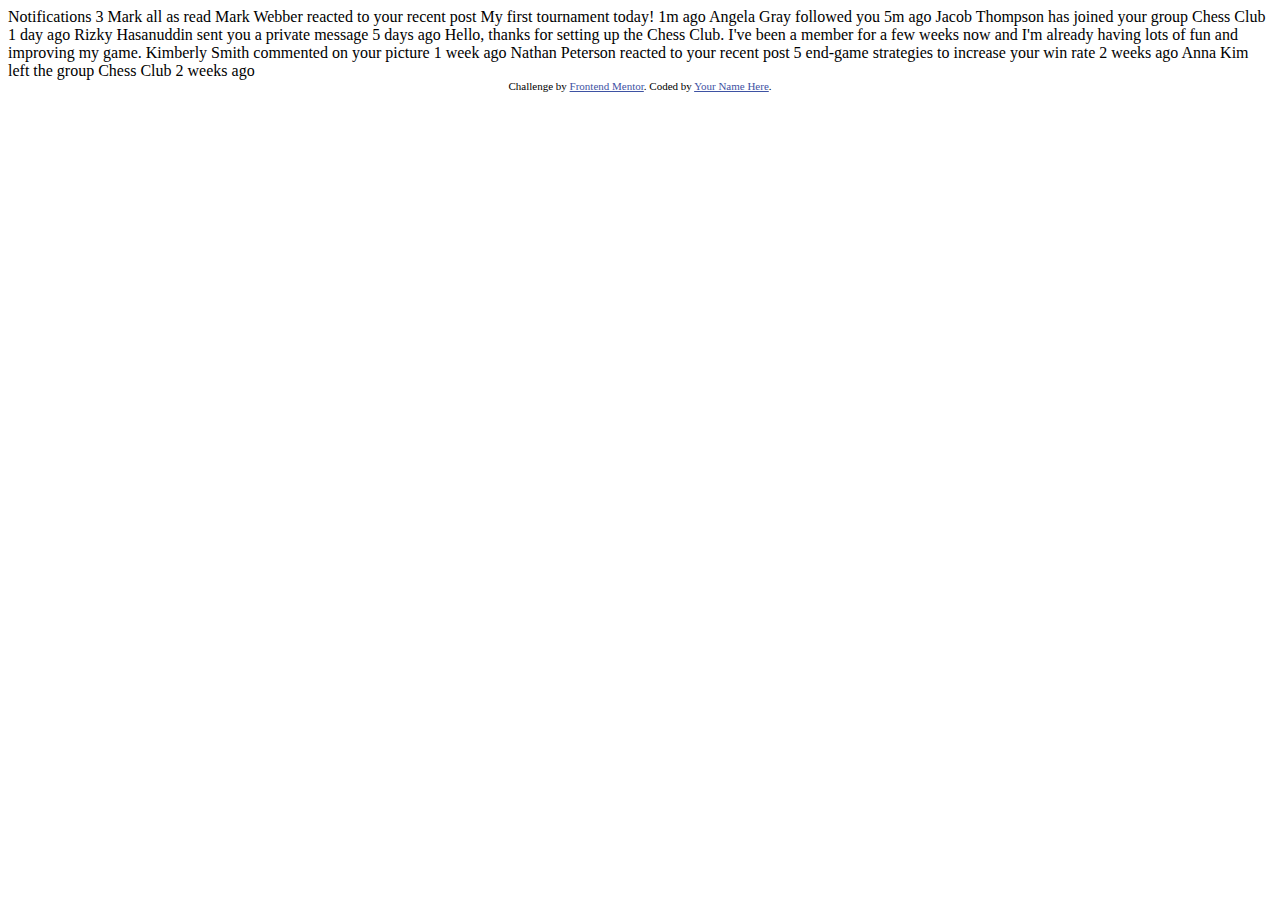
==== index.html @ 1c866793 "starter pack" ====
<!DOCTYPE html>
<html lang="en">
<head>
  <meta charset="UTF-8">
  <meta name="viewport" content="width=device-width, initial-scale=1.0"> <!-- displays site properly based on user's device -->

  <link rel="icon" type="image/png" sizes="32x32" href="./images/favicon-32x32.png">
  
  <title>Frontend Mentor | Notifications page</title>

  <!-- Feel free to remove these styles or customise in your own stylesheet 👍 -->
  <style>
    .attribution { font-size: 11px; text-align: center; }
    .attribution a { color: hsl(228, 45%, 44%); }
  </style>
</head>
<body>

  Notifications 3

  Mark all as read

  Mark Webber reacted to your recent post My first tournament today!
  1m ago

  Angela Gray followed you
  5m ago

  Jacob Thompson has joined your group Chess Club
  1 day ago

  Rizky Hasanuddin sent you a private message
  5 days ago
  Hello, thanks for setting up the Chess Club. I've been a member for a few weeks now and 
  I'm already having lots of fun and improving my game.

  Kimberly Smith commented on your picture
  1 week ago

  Nathan Peterson reacted to your recent post 5 end-game strategies to increase your win rate
  2 weeks ago

  Anna Kim left the group Chess Club
  2 weeks ago
  
  <div class="attribution">
    Challenge by <a href="https://www.frontendmentor.io?ref=challenge" target="_blank">Frontend Mentor</a>. 
    Coded by <a href="#">Your Name Here</a>.
  </div>
</body>
</html>
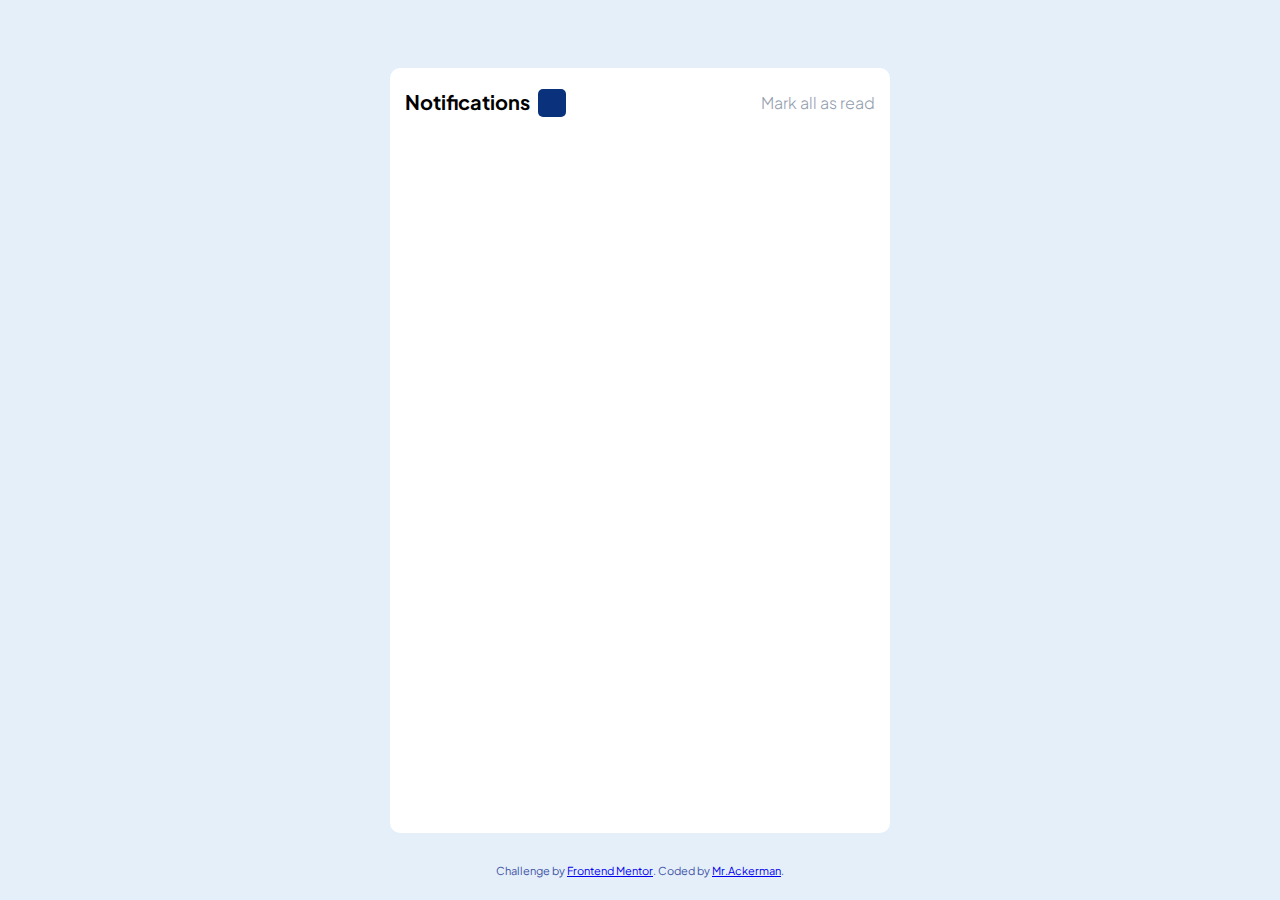
==== commit 16c7329e: "Avance" ====
--- a/index.html
+++ b/index.html
@@ -1,51 +1,37 @@
 <!DOCTYPE html>
-<html lang="en">
+<html lang="es">
 <head>
   <meta charset="UTF-8">
   <meta name="viewport" content="width=device-width, initial-scale=1.0"> <!-- displays site properly based on user's device -->
-
+  <link rel="stylesheet" type="text/css" href="styles.css"/>
+  <link rel="stylesheet" type="text/css" href="desktop.css" media="screen and (min-width:500px)"/>
   <link rel="icon" type="image/png" sizes="32x32" href="./images/favicon-32x32.png">
-  
+  <link rel="preconnect" href="https://fonts.googleapis.com">
+  <link rel="preconnect" href="https://fonts.gstatic.com" crossorigin>
+  <link href="https://fonts.googleapis.com/css2?family=Plus+Jakarta+Sans:wght@500;800&display=swap" rel="stylesheet">
   <title>Frontend Mentor | Notifications page</title>
 
-  <!-- Feel free to remove these styles or customise in your own stylesheet 👍 -->
-  <style>
-    .attribution { font-size: 11px; text-align: center; }
-    .attribution a { color: hsl(228, 45%, 44%); }
-  </style>
 </head>
 <body>
+  <main>
+    <nav>
+      <div>
+        <h1>Notifications</h1>
+        <div class="notificationsCounter"></div>
+      </div>
+      <div>
+        <h3>Mark all as read</h3>
+      </div>
+    </nav>
+    <section class="notificationsContainer">
 
-  Notifications 3
+    </section>
 
-  Mark all as read
+  </main>
 
-  Mark Webber reacted to your recent post My first tournament today!
-  1m ago
-
-  Angela Gray followed you
-  5m ago
-
-  Jacob Thompson has joined your group Chess Club
-  1 day ago
-
-  Rizky Hasanuddin sent you a private message
-  5 days ago
-  Hello, thanks for setting up the Chess Club. I've been a member for a few weeks now and 
-  I'm already having lots of fun and improving my game.
-
-  Kimberly Smith commented on your picture
-  1 week ago
-
-  Nathan Peterson reacted to your recent post 5 end-game strategies to increase your win rate
-  2 weeks ago
-
-  Anna Kim left the group Chess Club
-  2 weeks ago
-  
   <div class="attribution">
     Challenge by <a href="https://www.frontendmentor.io?ref=challenge" target="_blank">Frontend Mentor</a>. 
-    Coded by <a href="#">Your Name Here</a>.
+    Coded by <a href="https://www.frontendmentor.io/profile/SFCC5555">Mr.Ackerman</a>.
   </div>
 </body>
 </html>--- a/styles.css
+++ b/styles.css
@@ -0,0 +1,82 @@
+* {
+  box-sizing: border-box;
+  margin:0;
+  padding: 0;
+}
+
+html {
+  font-size: 62.5%;
+  font-family: 'Plus Jakarta Sans', sans-serif;
+}
+
+:root {
+  --red: hsl(1, 90%, 64%);
+  --blue: hsl(219, 85%, 26%);
+
+  --white: hsl(0, 0%, 100%);
+  --veryLightGrayishBlue: hsl(210, 60%, 98%);
+  --lightGrayishBlue1: hsl(211, 68%, 94%);
+  --lightGrayishBlue2: hsl(205, 33%, 90%);
+  --grayishBlue: hsl(219, 14%, 63%);
+  --darkGrayishBlue: hsl(219, 12%, 42%);
+  --veryDarkBlue: hsl(224, 21%, 14%);
+
+  --purple:hsl(228, 45%, 44%);
+}
+
+body {
+  height: 100vh;
+  display: flex;
+  flex-direction: column;
+  justify-content: center;
+  align-items: center;
+}
+
+
+main {
+  width: 100%;
+  height: 100%;
+  background-color: var(--white);
+  display: flex;
+  flex-direction: column;
+  padding: 15px;
+}
+
+nav {
+  height: 40px;
+  display: flex;
+  justify-content: space-between;
+  align-items: center;
+
+}
+
+h1 {
+  font-size: 2rem;
+}
+
+h3 {
+  font-size: 1.6rem;
+  font-weight: 300;
+  color: var(--grayishBlue);
+}
+
+.notificationsCounter {
+  width: 28px;
+  height: 28px;
+  background-color: var(--blue);
+  align-self: center;
+  border-radius: 5px;
+  margin: 0px 8px;
+}
+
+nav div {
+  display: flex;
+}
+
+.attribution { 
+  font-size: 11px; 
+  text-align: center; 
+  color: var(--purple);
+  position: absolute;
+  top: 96%;
+}
--- a/desktop.css
+++ b/desktop.css
@@ -0,0 +1,9 @@
+body {
+    background-color: var(--lightGrayishBlue1);
+}
+
+main {
+    width: 500px;
+    height: 85%;
+    border-radius: 10px;
+}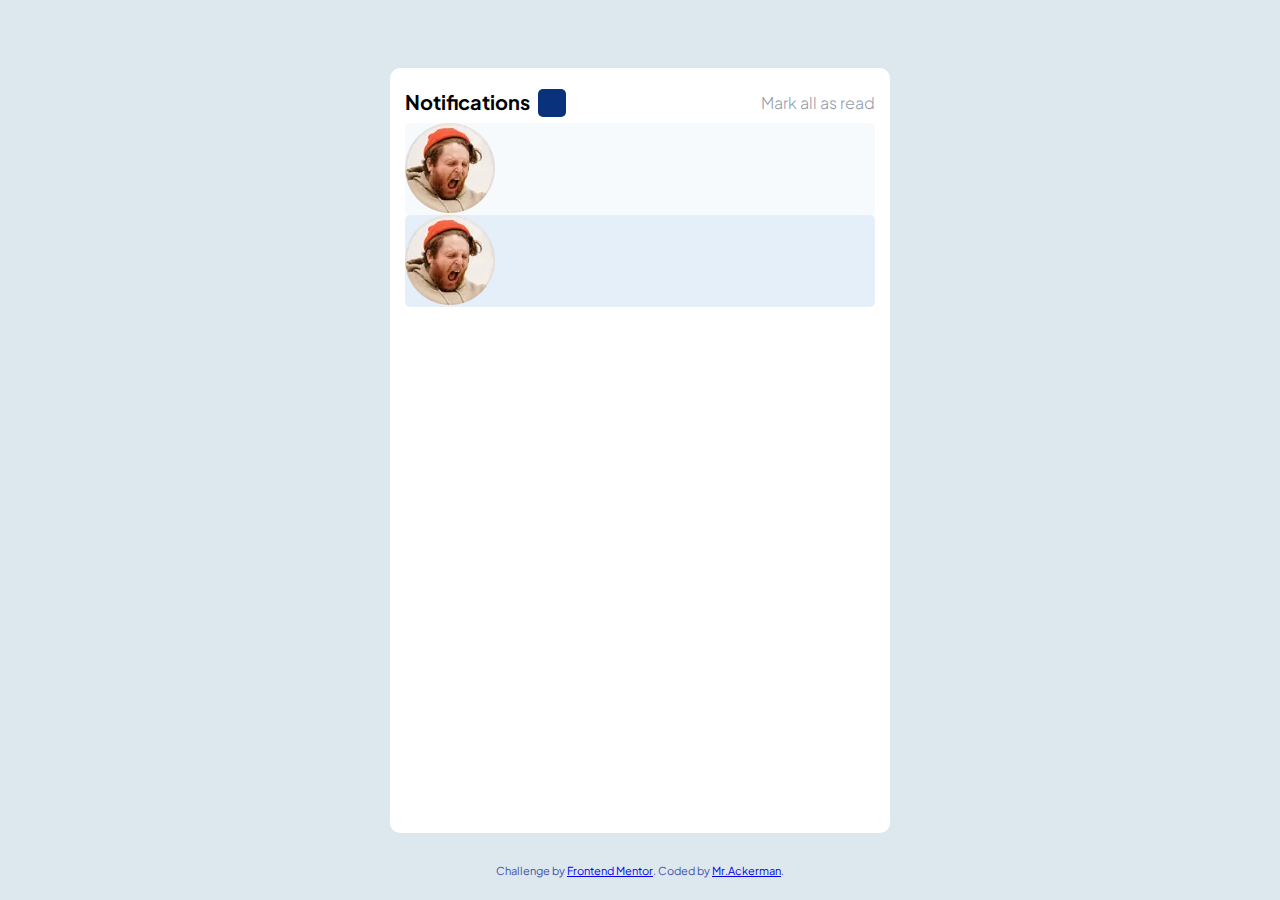
==== commit 9bdc262e: "Actualización" ====
--- a/index.html
+++ b/index.html
@@ -24,6 +24,15 @@
       </div>
     </nav>
     <section class="notificationsContainer">
+      <div class="notification">
+        <img src="/images/avatar-mark-webber.webp">
+
+      </div>
+
+      <div class="notification2">
+        <img src="/images/avatar-mark-webber.webp">
+
+      </div>
 
     </section>
 
--- a/styles.css
+++ b/styles.css
@@ -73,6 +73,24 @@
   display: flex;
 }
 
+.notificationsContainer {
+  display: flex;
+  flex-direction: column;
+}
+
+.notification {
+  width: 100%;
+  background-color: var(--veryLightGrayishBlue);
+  border-radius: 5px;
+}
+
+
+.notification2 {
+  width: 100%;
+  background-color: var(--lightGrayishBlue1);
+  border-radius: 5px;
+}
+
 .attribution { 
   font-size: 11px; 
   text-align: center; 
--- a/desktop.css
+++ b/desktop.css
@@ -1,5 +1,5 @@
 body {
-    background-color: var(--lightGrayishBlue1);
+    background-color: var(--lightGrayishBlue2);
 }
 
 main {
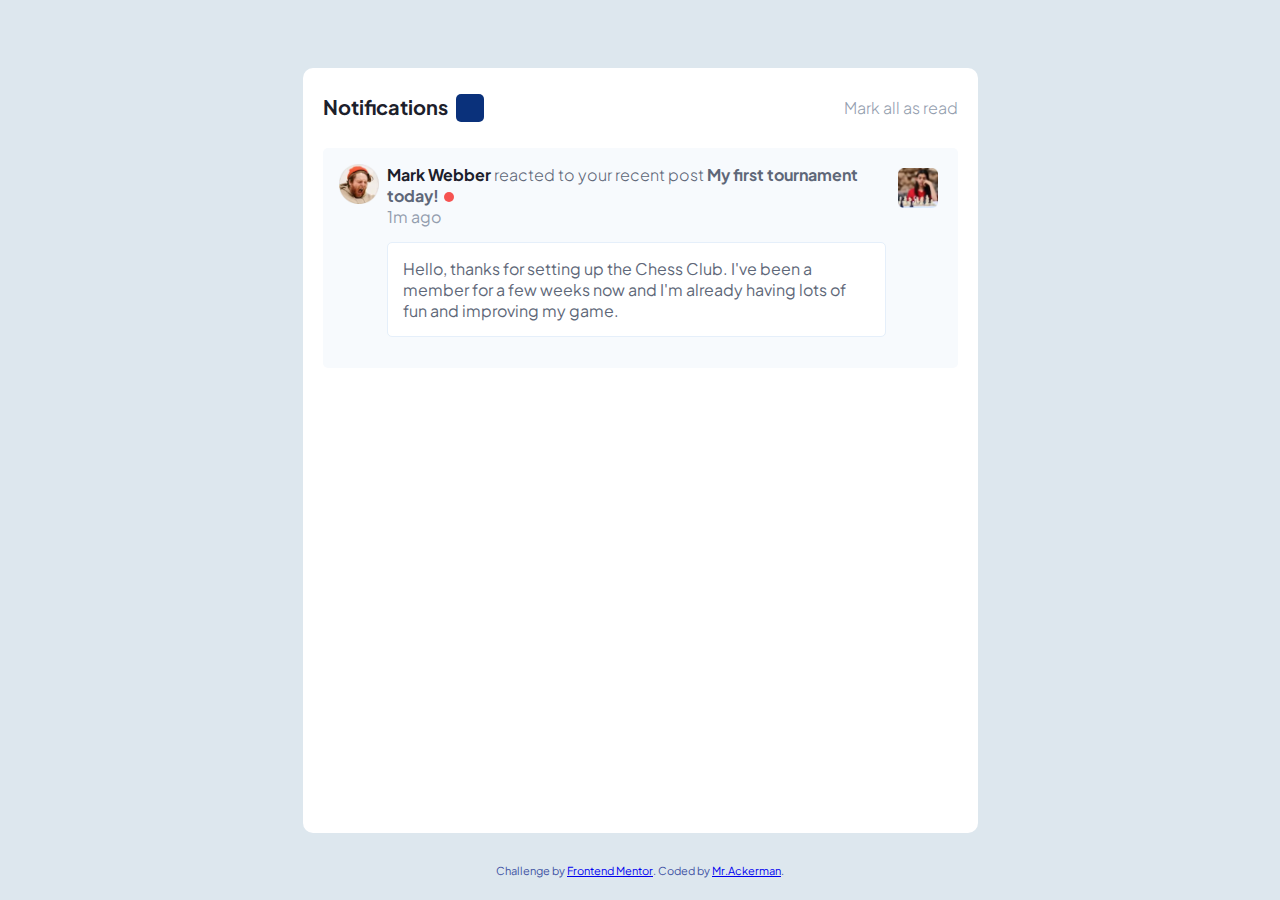
==== commit a08667cf: "Actualización" ====
--- a/index.html
+++ b/index.html
@@ -10,7 +10,6 @@
   <link rel="preconnect" href="https://fonts.gstatic.com" crossorigin>
   <link href="https://fonts.googleapis.com/css2?family=Plus+Jakarta+Sans:wght@500;800&display=swap" rel="stylesheet">
   <title>Frontend Mentor | Notifications page</title>
-
 </head>
 <body>
   <main>
@@ -25,17 +24,16 @@
     </nav>
     <section class="notificationsContainer">
       <div class="notification">
-        <img src="/images/avatar-mark-webber.webp">
-
+        <img src="./images/avatar-mark-webber.webp">
+        <section class="text">
+          <p><span class="userName">Mark Webber </span>reacted to your recent post <span class="postName">My first tournament today!</span><span class="statusUnread"></span></p>
+          <div class="notificationDate">1m ago</div>
+          <div class="message">Hello, thanks for setting up the Chess Club. I've been a member for a few weeks now and 
+            I'm already having lots of fun and improving my game.</div>
+        </section>
+        <img class="picture" src="./images/image-chess.webp">
       </div>
-
-      <div class="notification2">
-        <img src="/images/avatar-mark-webber.webp">
-
-      </div>
-
     </section>
-
   </main>
 
   <div class="attribution">
--- a/styles.css
+++ b/styles.css
@@ -39,7 +39,7 @@
   background-color: var(--white);
   display: flex;
   flex-direction: column;
-  padding: 15px;
+  padding: 16px;
 }
 
 nav {
@@ -71,6 +71,7 @@
 
 nav div {
   display: flex;
+  color: var(--veryDarkBlue);
 }
 
 .notificationsContainer {
@@ -79,17 +80,87 @@
 }
 
 .notification {
+  display: flex;
   width: 100%;
   background-color: var(--veryLightGrayishBlue);
   border-radius: 5px;
+  margin: 20px 0px;
+  padding: 16px;
 }
 
+img {
+  width: 40px;
+  align-self: flex-start;
+}
 
-.notification2 {
-  width: 100%;
+.text {
+  margin: 0px 8px;
+  display: flex;
+  flex-direction: column;
+}
+
+p {
+  font-size: 1.6rem;
+  font-weight: 300;
+  color: var(--darkGrayishBlue);
+}
+
+.userName {
+  color: var(--veryDarkBlue);
+  font-weight: bold;
+}
+
+.postName {
+  font-weight: bold;
+}
+
+.notificationDate {
+  font-size: 1.6rem;
+  color: var(--grayishBlue);
+}
+
+.message {
+  background-color: var(--white);
+  border: 1px solid var(--lightGrayishBlue1);
+  border-radius: 5px;
+  padding: 15px;
+  margin: 15px 0px;
+  font-size: 1.6rem;
+  color:var(--darkGrayishBlue)
+}
+
+.statusUnread {
+  display: inline-block;
+  width: 10px;
+  height: 10px;
+  background-color: var(--red);
+  border-radius: 50%;
+  margin: 0px 5px;
+}
+
+h3:hover, .userName:hover, .postName:hover {
+  color: var(--blue);
+  cursor: pointer;
+}
+
+.message:hover {
   background-color: var(--lightGrayishBlue1);
+  cursor: pointer;
+}
+
+.picture {
+  width: 40px;
+  margin: 4px;
+}
+
+.picture:hover {
+  width: 48px;
+  border: 4px solid var(--lightGrayishBlue1);
   border-radius: 5px;
+  cursor: pointer;
+  margin: 0px;
 }
+
 
 .attribution { 
   font-size: 11px; 
--- a/desktop.css
+++ b/desktop.css
@@ -3,7 +3,9 @@
 }
 
 main {
-    width: 500px;
+    width: 75%;
+    max-width: 675px;
     height: 85%;
     border-radius: 10px;
+    padding: 20px;
 }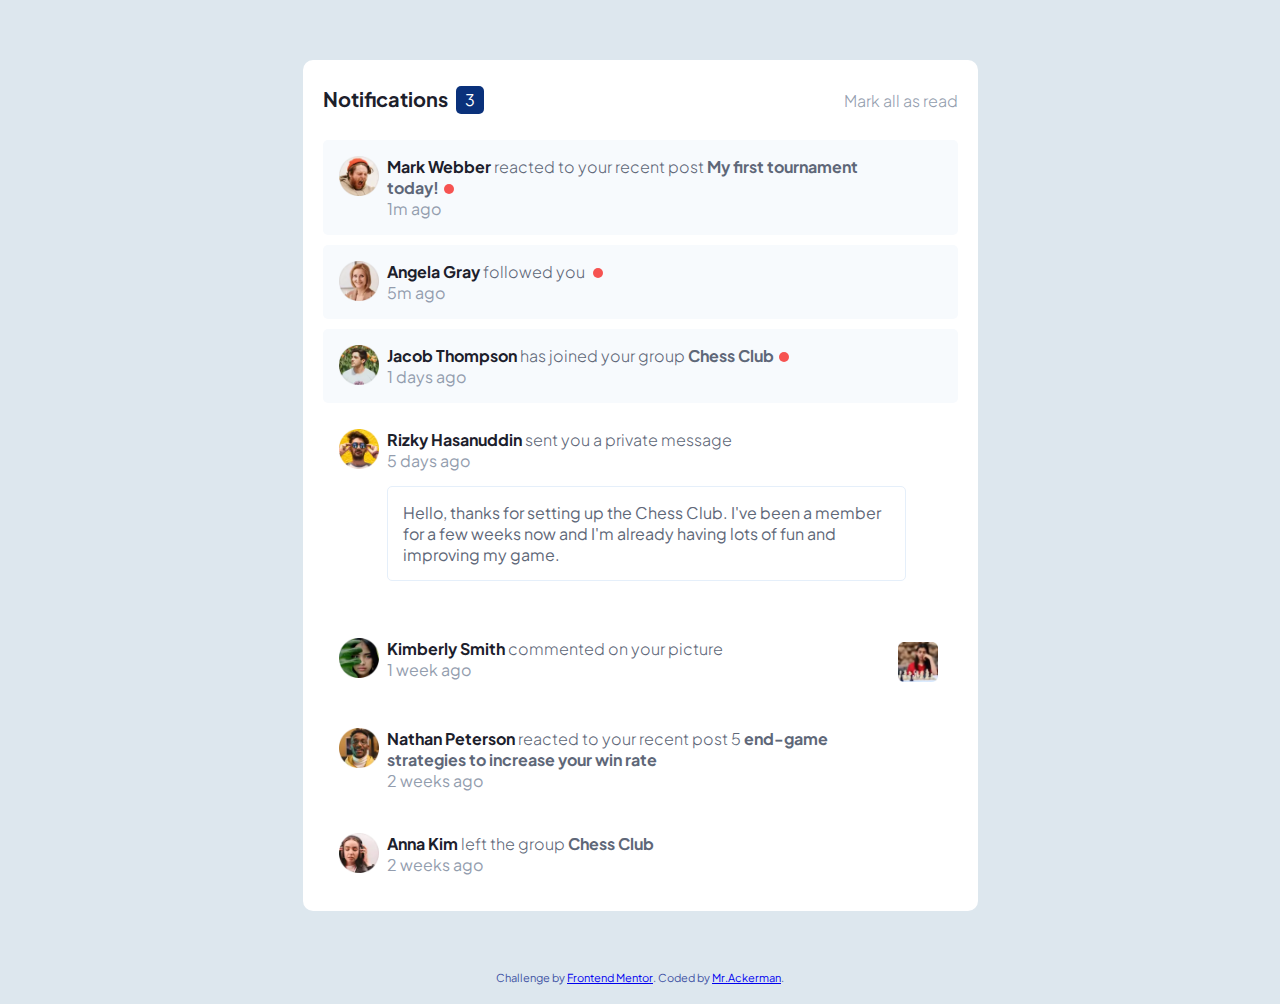
==== commit 4749259a: "actualización" ====
--- a/index.html
+++ b/index.html
@@ -19,26 +19,16 @@
         <div class="notificationsCounter"></div>
       </div>
       <div>
-        <h3>Mark all as read</h3>
+        <h3 onclick="markAllAssRead();">Mark all as read</h3>
       </div>
     </nav>
-    <section class="notificationsContainer">
-      <div class="notification">
-        <img src="./images/avatar-mark-webber.webp">
-        <section class="text">
-          <p><span class="userName">Mark Webber </span>reacted to your recent post <span class="postName">My first tournament today!</span><span class="statusUnread"></span></p>
-          <div class="notificationDate">1m ago</div>
-          <div class="message">Hello, thanks for setting up the Chess Club. I've been a member for a few weeks now and 
-            I'm already having lots of fun and improving my game.</div>
-        </section>
-        <img class="picture" src="./images/image-chess.webp">
-      </div>
-    </section>
+    <section class="notificationsContainer"></section>
   </main>
 
   <div class="attribution">
     Challenge by <a href="https://www.frontendmentor.io?ref=challenge" target="_blank">Frontend Mentor</a>. 
     Coded by <a href="https://www.frontendmentor.io/profile/SFCC5555">Mr.Ackerman</a>.
   </div>
+  <script src="./notifications.js"></script>
 </body>
 </html>--- a/styles.css
+++ b/styles.css
@@ -25,11 +25,15 @@
 }
 
 body {
-  height: 100vh;
+  height: 100%;
   display: flex;
   flex-direction: column;
   justify-content: center;
   align-items: center;
+}
+
+.inactive {
+  display: none;
 }
 
 
@@ -47,6 +51,7 @@
   display: flex;
   justify-content: space-between;
   align-items: center;
+  margin-bottom: 10px;
 
 }
 
@@ -67,6 +72,12 @@
   align-self: center;
   border-radius: 5px;
   margin: 0px 8px;
+  color: var(--white);
+  font-size: 1.6rem;
+  display: flex;
+  justify-content: center;
+  align-items: center;
+  padding-bottom: 2px;
 }
 
 nav div {
@@ -79,13 +90,29 @@
   flex-direction: column;
 }
 
+
+.notificationRead {
+  display: flex;
+  justify-content: space-between;
+  width: 100%;
+  background-color: var(--white);
+  border-radius: 5px;
+  margin-top: 10px;
+  padding: 16px;
+}
+
 .notification {
   display: flex;
+  justify-content: space-between;
   width: 100%;
   background-color: var(--veryLightGrayishBlue);
   border-radius: 5px;
-  margin: 20px 0px;
+  margin-top: 10px;
   padding: 16px;
+}
+
+.block {
+  display: flex;
 }
 
 img {
@@ -166,6 +193,7 @@
   font-size: 11px; 
   text-align: center; 
   color: var(--purple);
-  position: absolute;
-  top: 96%;
+  margin-top: 60px;
+  margin-bottom: 20px;
+
 }
--- a/desktop.css
+++ b/desktop.css
@@ -1,11 +1,11 @@
 body {
     background-color: var(--lightGrayishBlue2);
+    padding-top: 60px;
 }
 
 main {
     width: 75%;
     max-width: 675px;
-    height: 85%;
     border-radius: 10px;
     padding: 20px;
 }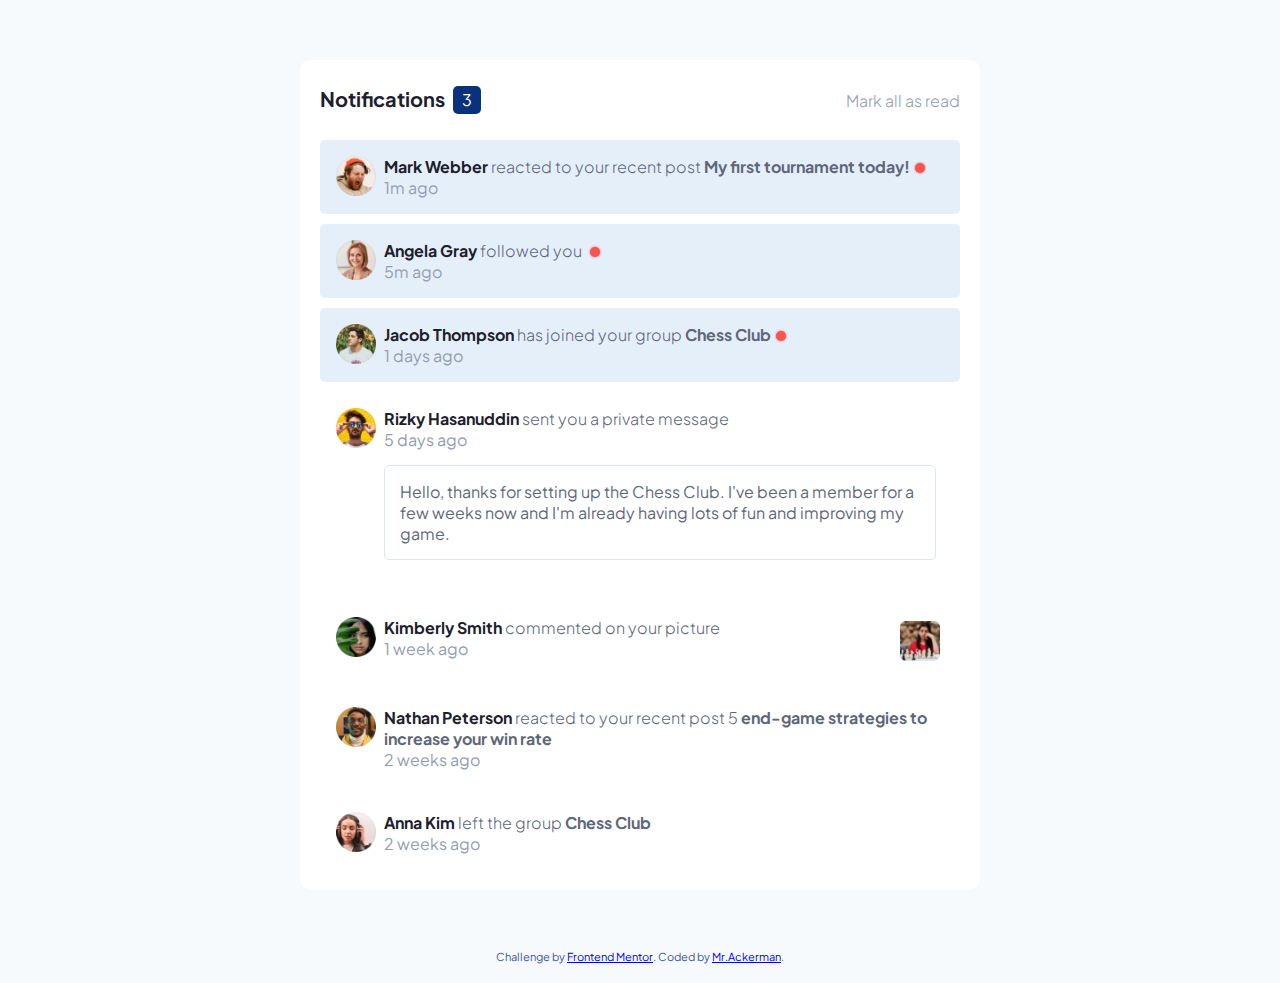
==== commit f9553735: "Actualización" ====
--- a/index.html
+++ b/index.html
@@ -19,7 +19,7 @@
         <div class="notificationsCounter"></div>
       </div>
       <div>
-        <h3 onclick="markAllAssRead();">Mark all as read</h3>
+        <h2 onclick="markAllAssRead();">Mark all as read</h2>
       </div>
     </nav>
     <section class="notificationsContainer"></section>
--- a/styles.css
+++ b/styles.css
@@ -59,7 +59,7 @@
   font-size: 2rem;
 }
 
-h3 {
+h2 {
   font-size: 1.6rem;
   font-weight: 300;
   color: var(--grayishBlue);
@@ -105,7 +105,7 @@
   display: flex;
   justify-content: space-between;
   width: 100%;
-  background-color: var(--veryLightGrayishBlue);
+  background-color: var(--lightGrayishBlue1);
   border-radius: 5px;
   margin-top: 10px;
   padding: 16px;
@@ -148,7 +148,7 @@
 
 .message {
   background-color: var(--white);
-  border: 1px solid var(--lightGrayishBlue1);
+  border: 1px solid var(--lightGrayishBlue2);
   border-radius: 5px;
   padding: 15px;
   margin: 15px 0px;
@@ -161,17 +161,18 @@
   width: 10px;
   height: 10px;
   background-color: var(--red);
+  margin: 0px 5px;
   border-radius: 50%;
-  margin: 0px 5px;
-}
-
-h3:hover, .userName:hover, .postName:hover {
+  box-shadow: 0px 0px 2.5px var(--red);
+}
+
+h2:hover, .userName:hover, .postName:hover {
   color: var(--blue);
   cursor: pointer;
 }
 
 .message:hover {
-  background-color: var(--lightGrayishBlue1);
+  background-color: var(--lightGrayishBlue2);
   cursor: pointer;
 }
 
--- a/desktop.css
+++ b/desktop.css
@@ -1,11 +1,11 @@
 body {
-    background-color: var(--lightGrayishBlue2);
+    background-color: var(--veryLightGrayishBlue);
     padding-top: 60px;
 }
 
 main {
     width: 75%;
-    max-width: 675px;
+    max-width: 680px;
     border-radius: 10px;
     padding: 20px;
 }